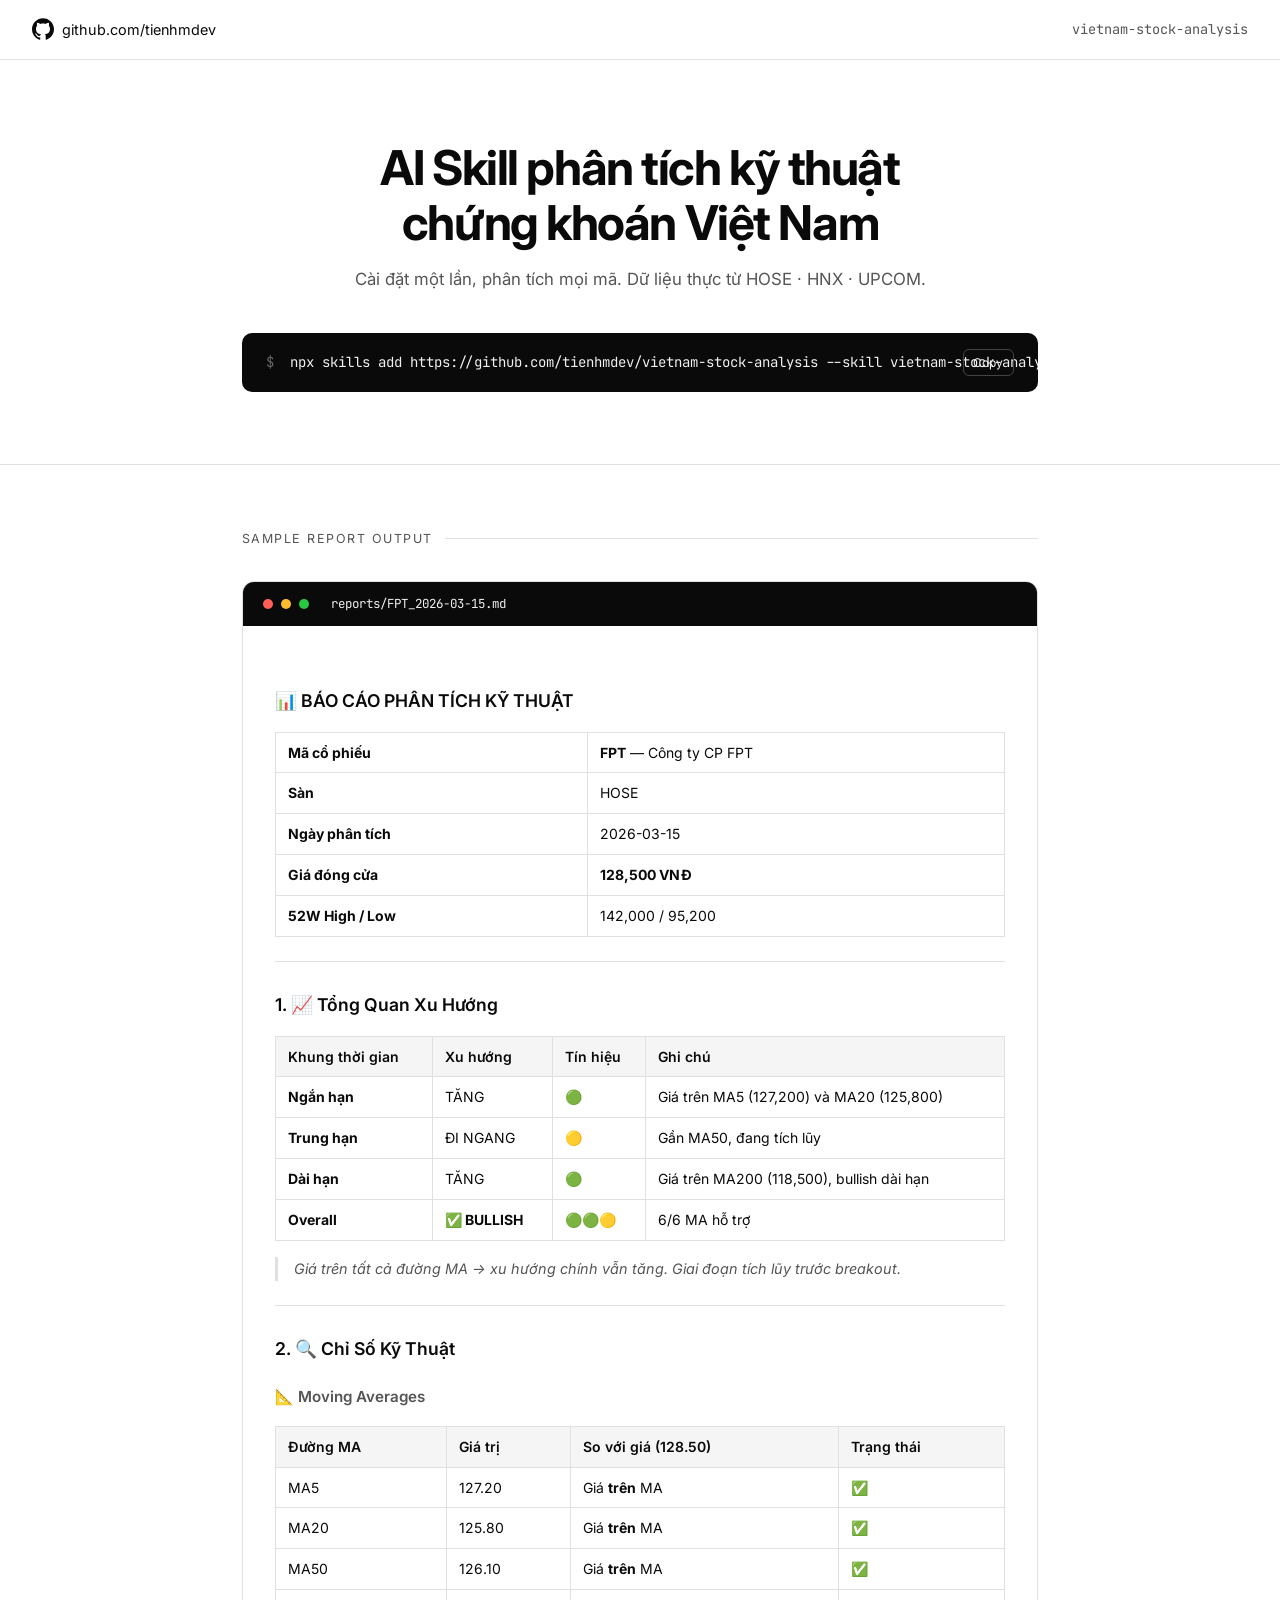
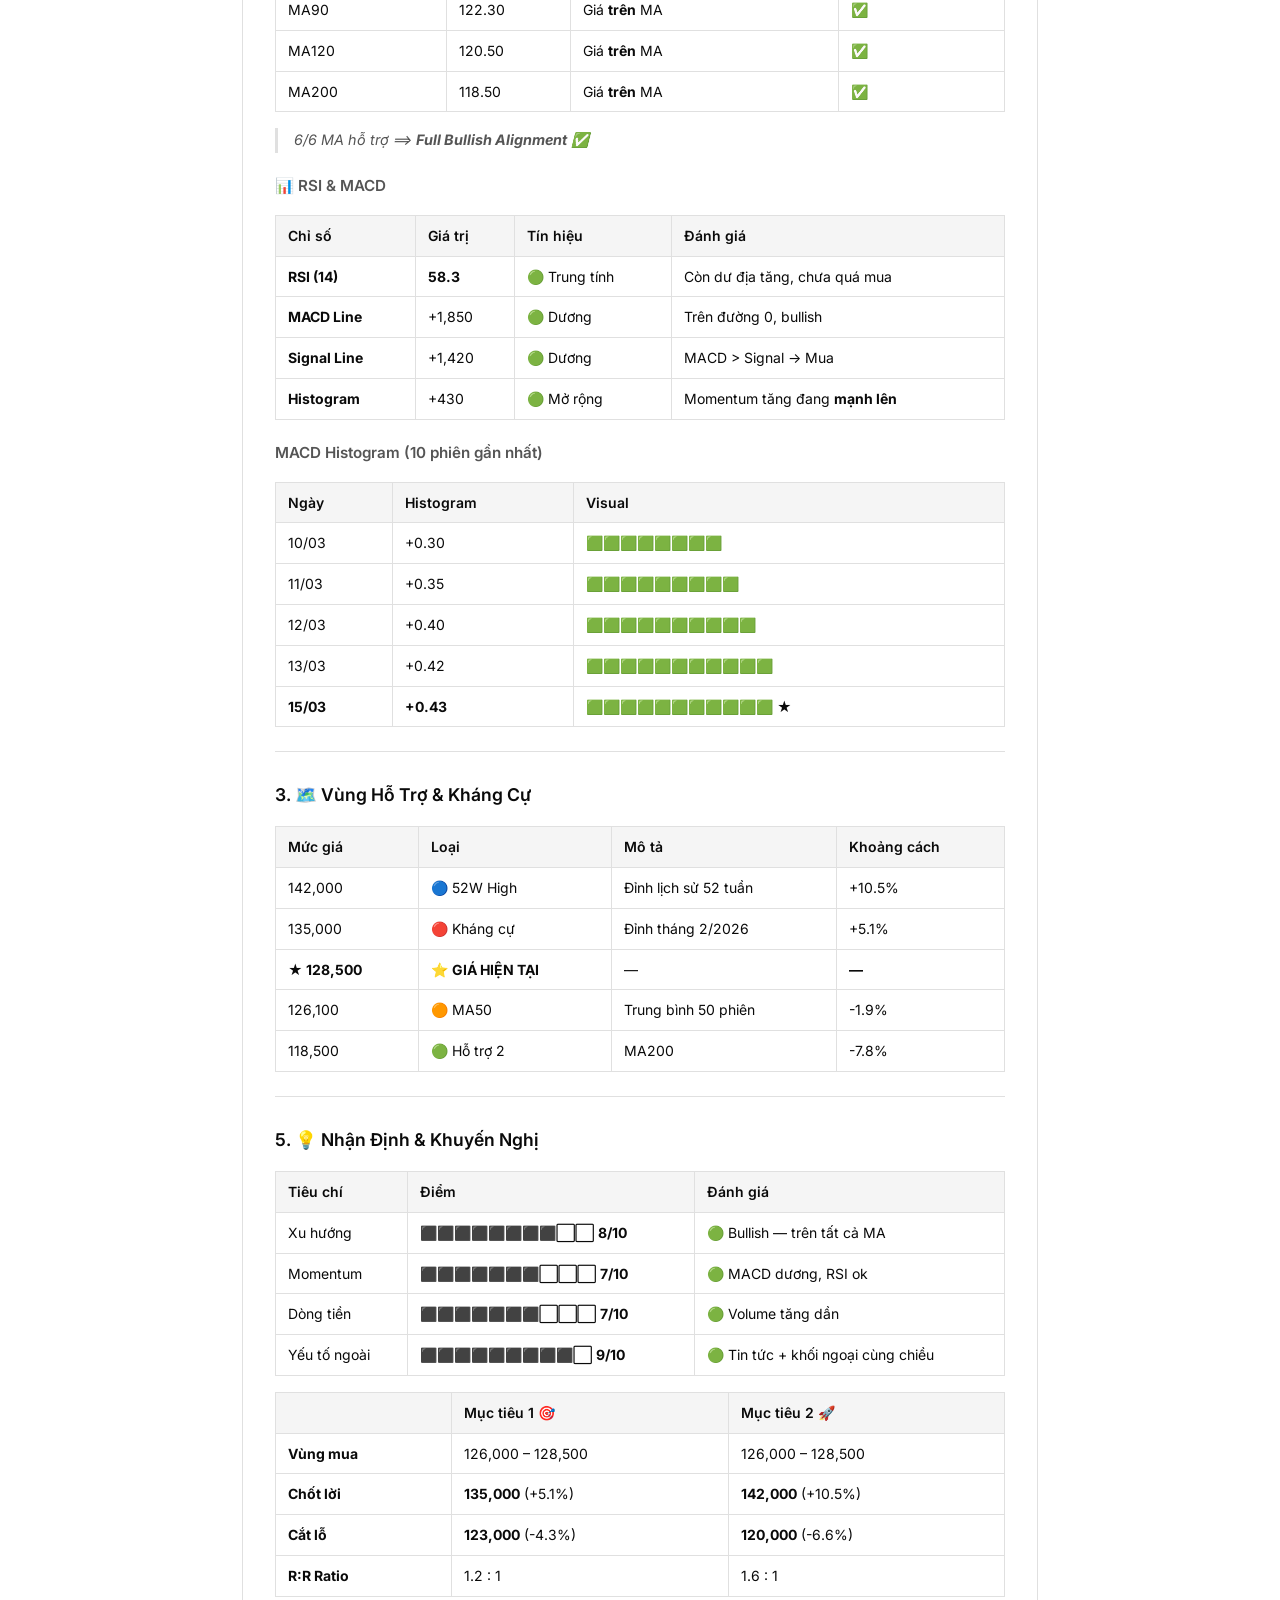
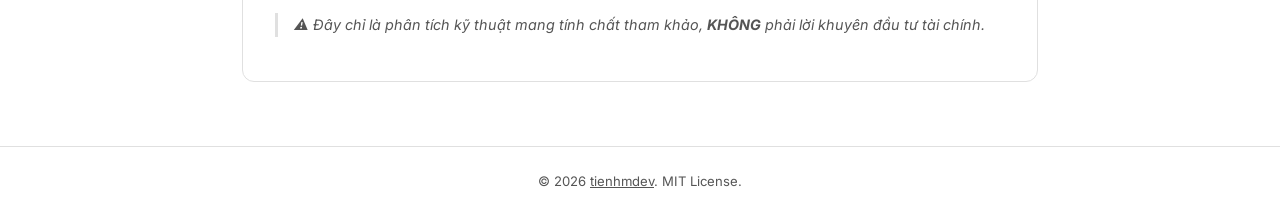
==== index.html @ 569387a1 "feat: add minimal landing page with install command and sample report" ====
<!DOCTYPE html>
<html lang="vi">
<head>
    <meta charset="UTF-8">
    <meta name="viewport" content="width=device-width, initial-scale=1.0">
    <title>vietnam-stock-analysis — AI Agent Skill</title>
    <meta name="description" content="AI skill để phân tích kỹ thuật cổ phiếu Việt Nam. Tự động lấy dữ liệu thực và tạo báo cáo TA chuyên nghiệp bằng tiếng Việt.">
    <link rel="stylesheet" href="index.css">
</head>
<body>

    <!-- ─── HEADER ─────────────────────────────── -->
    <header>
        <div class="header-left">
            <a href="https://github.com/tienhmdev/vietnam-stock-analysis" target="_blank" rel="noopener" aria-label="GitHub Repository">
                <!-- GitHub SVG icon -->
                <svg viewBox="0 0 24 24" fill="currentColor" xmlns="http://www.w3.org/2000/svg" aria-hidden="true">
                    <path d="M12 .297c-6.63 0-12 5.373-12 12 0 5.303 3.438 9.8 8.205 11.385.6.113.82-.258.82-.577 0-.285-.01-1.04-.015-2.04-3.338.724-4.042-1.61-4.042-1.61C4.422 18.07 3.633 17.7 3.633 17.7c-1.087-.744.084-.729.084-.729 1.205.084 1.838 1.236 1.838 1.236 1.07 1.835 2.809 1.305 3.495.998.108-.776.417-1.305.76-1.605-2.665-.3-5.466-1.332-5.466-5.93 0-1.31.465-2.38 1.235-3.22-.135-.303-.54-1.523.105-3.176 0 0 1.005-.322 3.3 1.23.96-.267 1.98-.399 3-.405 1.02.006 2.04.138 3 .405 2.28-1.552 3.285-1.23 3.285-1.23.645 1.653.24 2.873.12 3.176.765.84 1.23 1.91 1.23 3.22 0 4.61-2.805 5.625-5.475 5.92.42.36.81 1.096.81 2.22 0 1.606-.015 2.896-.015 3.286 0 .315.21.69.825.57C20.565 22.092 24 17.592 24 12.297c0-6.627-5.373-12-12-12"/>
                </svg>
                github.com/tienhmdev
            </a>
        </div>
        <div class="header-right">vietnam-stock-analysis</div>
    </header>

    <main>

        <!-- ─── HERO / BANNER ──────────────────── -->
        <section class="hero">
            <h1>AI Skill phân tích kỹ thuật<br>chứng khoán Việt Nam</h1>
            <p>Cài đặt một lần, phân tích mọi mã. Dữ liệu thực từ HOSE · HNX · UPCOM.</p>

            <div class="install-box" id="install-cmd">
                <span class="prompt">$</span>
                <span class="cmd">npx skills add https://github.com/tienhmdev/vietnam-stock-analysis --skill vietnam-stock-analysis</span>
                <button class="copy-btn" id="copy-btn" onclick="copyCmd()" title="Copy command">Copy</button>
            </div>
        </section>

        <hr class="divider">

        <!-- ─── SAMPLE REPORT ──────────────────── -->
        <section class="sample-section">
            <div class="sample-label">Sample report output</div>

            <div class="report">
                <div class="report-header">
                    <span class="report-dot red"></span>
                    <span class="report-dot yellow"></span>
                    <span class="report-dot green"></span>
                    &nbsp;&nbsp;reports/FPT_2026-03-15.md
                </div>
                <div class="report-body">

                    <h2>📊 BÁO CÁO PHÂN TÍCH KỸ THUẬT</h2>
                    <table>
                        <tr><td><strong>Mã cổ phiếu</strong></td><td><strong>FPT</strong> — Công ty CP FPT</td></tr>
                        <tr><td><strong>Sàn</strong></td><td>HOSE</td></tr>
                        <tr><td><strong>Ngày phân tích</strong></td><td>2026-03-15</td></tr>
                        <tr><td><strong>Giá đóng cửa</strong></td><td><strong>128,500 VNĐ</strong></td></tr>
                        <tr><td><strong>52W High / Low</strong></td><td>142,000 / 95,200</td></tr>
                    </table>

                    <hr>

                    <h2>1. 📈 Tổng Quan Xu Hướng</h2>
                    <table>
                        <thead><tr><th>Khung thời gian</th><th>Xu hướng</th><th>Tín hiệu</th><th>Ghi chú</th></tr></thead>
                        <tbody>
                            <tr><td><strong>Ngắn hạn</strong></td><td>TĂNG</td><td>🟢</td><td>Giá trên MA5 (127,200) và MA20 (125,800)</td></tr>
                            <tr><td><strong>Trung hạn</strong></td><td>ĐI NGANG</td><td>🟡</td><td>Gần MA50, đang tích lũy</td></tr>
                            <tr><td><strong>Dài hạn</strong></td><td>TĂNG</td><td>🟢</td><td>Giá trên MA200 (118,500), bullish dài hạn</td></tr>
                            <tr><td><strong>Overall</strong></td><td><strong>✅ BULLISH</strong></td><td>🟢🟢🟡</td><td>6/6 MA hỗ trợ</td></tr>
                        </tbody>
                    </table>
                    <blockquote>Giá trên tất cả đường MA → xu hướng chính vẫn tăng. Giai đoạn tích lũy trước breakout.</blockquote>

                    <hr>

                    <h2>2. 🔍 Chỉ Số Kỹ Thuật</h2>

                    <h3>📐 Moving Averages</h3>
                    <table>
                        <thead><tr><th>Đường MA</th><th>Giá trị</th><th>So với giá (128.50)</th><th>Trạng thái</th></tr></thead>
                        <tbody>
                            <tr><td>MA5</td><td>127.20</td><td>Giá <strong>trên</strong> MA</td><td>✅</td></tr>
                            <tr><td>MA20</td><td>125.80</td><td>Giá <strong>trên</strong> MA</td><td>✅</td></tr>
                            <tr><td>MA50</td><td>126.10</td><td>Giá <strong>trên</strong> MA</td><td>✅</td></tr>
                            <tr><td>MA90</td><td>122.30</td><td>Giá <strong>trên</strong> MA</td><td>✅</td></tr>
                            <tr><td>MA120</td><td>120.50</td><td>Giá <strong>trên</strong> MA</td><td>✅</td></tr>
                            <tr><td>MA200</td><td>118.50</td><td>Giá <strong>trên</strong> MA</td><td>✅</td></tr>
                        </tbody>
                    </table>
                    <blockquote>6/6 MA hỗ trợ ⟹ <strong>Full Bullish Alignment</strong> ✅</blockquote>

                    <h3>📊 RSI &amp; MACD</h3>
                    <table>
                        <thead><tr><th>Chỉ số</th><th>Giá trị</th><th>Tín hiệu</th><th>Đánh giá</th></tr></thead>
                        <tbody>
                            <tr><td><strong>RSI (14)</strong></td><td><strong>58.3</strong></td><td>🟢 Trung tính</td><td>Còn dư địa tăng, chưa quá mua</td></tr>
                            <tr><td><strong>MACD Line</strong></td><td>+1,850</td><td>🟢 Dương</td><td>Trên đường 0, bullish</td></tr>
                            <tr><td><strong>Signal Line</strong></td><td>+1,420</td><td>🟢 Dương</td><td>MACD &gt; Signal → Mua</td></tr>
                            <tr><td><strong>Histogram</strong></td><td>+430</td><td>🟢 Mở rộng</td><td>Momentum tăng đang <strong>mạnh lên</strong></td></tr>
                        </tbody>
                    </table>

                    <h3>MACD Histogram (10 phiên gần nhất)</h3>
                    <table>
                        <thead><tr><th>Ngày</th><th>Histogram</th><th>Visual</th></tr></thead>
                        <tbody>
                            <tr><td>10/03</td><td>+0.30</td><td>🟩🟩🟩🟩🟩🟩🟩🟩</td></tr>
                            <tr><td>11/03</td><td>+0.35</td><td>🟩🟩🟩🟩🟩🟩🟩🟩🟩</td></tr>
                            <tr><td>12/03</td><td>+0.40</td><td>🟩🟩🟩🟩🟩🟩🟩🟩🟩🟩</td></tr>
                            <tr><td>13/03</td><td>+0.42</td><td>🟩🟩🟩🟩🟩🟩🟩🟩🟩🟩🟩</td></tr>
                            <tr><td><strong>15/03</strong></td><td><strong>+0.43</strong></td><td>🟩🟩🟩🟩🟩🟩🟩🟩🟩🟩🟩 ★</td></tr>
                        </tbody>
                    </table>

                    <hr>

                    <h2>3. 🗺️ Vùng Hỗ Trợ &amp; Kháng Cự</h2>
                    <table>
                        <thead><tr><th>Mức giá</th><th>Loại</th><th>Mô tả</th><th>Khoảng cách</th></tr></thead>
                        <tbody>
                            <tr><td>142,000</td><td>🔵 52W High</td><td>Đỉnh lịch sử 52 tuần</td><td>+10.5%</td></tr>
                            <tr><td>135,000</td><td>🔴 Kháng cự</td><td>Đỉnh tháng 2/2026</td><td>+5.1%</td></tr>
                            <tr><td><strong>★ 128,500</strong></td><td>⭐ <strong>GIÁ HIỆN TẠI</strong></td><td>—</td><td><strong>—</strong></td></tr>
                            <tr><td>126,100</td><td>🟠 MA50</td><td>Trung bình 50 phiên</td><td>-1.9%</td></tr>
                            <tr><td>118,500</td><td>🟢 Hỗ trợ 2</td><td>MA200</td><td>-7.8%</td></tr>
                        </tbody>
                    </table>

                    <hr>

                    <h2>5. 💡 Nhận Định &amp; Khuyến Nghị</h2>
                    <table>
                        <thead><tr><th>Tiêu chí</th><th>Điểm</th><th>Đánh giá</th></tr></thead>
                        <tbody>
                            <tr><td>Xu hướng</td><td>⬛⬛⬛⬛⬛⬛⬛⬛⬜⬜ <strong>8/10</strong></td><td>🟢 Bullish — trên tất cả MA</td></tr>
                            <tr><td>Momentum</td><td>⬛⬛⬛⬛⬛⬛⬛⬜⬜⬜ <strong>7/10</strong></td><td>🟢 MACD dương, RSI ok</td></tr>
                            <tr><td>Dòng tiền</td><td>⬛⬛⬛⬛⬛⬛⬛⬜⬜⬜ <strong>7/10</strong></td><td>🟢 Volume tăng dần</td></tr>
                            <tr><td>Yếu tố ngoài</td><td>⬛⬛⬛⬛⬛⬛⬛⬛⬛⬜ <strong>9/10</strong></td><td>🟢 Tin tức + khối ngoại cùng chiều</td></tr>
                        </tbody>
                    </table>

                    <table>
                        <thead><tr><th></th><th>Mục tiêu 1 🎯</th><th>Mục tiêu 2 🚀</th></tr></thead>
                        <tbody>
                            <tr><td><strong>Vùng mua</strong></td><td>126,000 – 128,500</td><td>126,000 – 128,500</td></tr>
                            <tr><td><strong>Chốt lời</strong></td><td><strong>135,000</strong> (+5.1%)</td><td><strong>142,000</strong> (+10.5%)</td></tr>
                            <tr><td><strong>Cắt lỗ</strong></td><td><strong>123,000</strong> (-4.3%)</td><td><strong>120,000</strong> (-6.6%)</td></tr>
                            <tr><td><strong>R:R Ratio</strong></td><td>1.2 : 1</td><td>1.6 : 1</td></tr>
                        </tbody>
                    </table>

                    <blockquote>⚠️ Đây chỉ là phân tích kỹ thuật mang tính chất tham khảo, <strong>KHÔNG</strong> phải lời khuyên đầu tư tài chính.</blockquote>

                </div><!-- .report-body -->
            </div><!-- .report -->

        </section>

    </main>

    <!-- ─── FOOTER ─────────────────────────────── -->
    <footer>
        &copy; 2026 <a href="https://github.com/tienhmdev" target="_blank" rel="noopener" style="color: inherit;">tienhmdev</a>. MIT License.
    </footer>

    <script>
        function copyCmd() {
            const cmd = 'npx skills add https://github.com/tienhmdev/vietnam-stock-analysis --skill vietnam-stock-analysis';
            navigator.clipboard.writeText(cmd).then(() => {
                const btn = document.getElementById('copy-btn');
                btn.textContent = 'Copied!';
                setTimeout(() => { btn.textContent = 'Copy'; }, 2000);
            });
        }
    </script>

</body>
</html>
---- index.css ----
@import url('https://fonts.googleapis.com/css2?family=Inter:wght@400;500;600;700&family=JetBrains+Mono:wght@400;500&display=swap');

*, *::before, *::after {
    box-sizing: border-box;
    margin: 0;
    padding: 0;
}

:root {
    --bg: #ffffff;
    --text: #0a0a0a;
    --text-muted: #555555;
    --border: #e0e0e0;
    --code-bg: #0a0a0a;
    --code-text: #f0f0f0;
    --accent: #0a0a0a;
}

html {
    scroll-behavior: smooth;
}

body {
    font-family: 'Inter', sans-serif;
    background: var(--bg);
    color: var(--text);
    line-height: 1.6;
}

/* ─── HEADER ─────────────────────────────────── */
header {
    position: sticky;
    top: 0;
    z-index: 100;
    background: var(--bg);
    border-bottom: 1px solid var(--border);
    padding: 0 2rem;
    height: 60px;
    display: flex;
    align-items: center;
    justify-content: space-between;
}

.header-left a {
    display: flex;
    align-items: center;
    gap: 0.5rem;
    text-decoration: none;
    color: var(--text);
    font-size: 0.9rem;
    transition: opacity 0.2s;
}

.header-left a:hover {
    opacity: 0.6;
}

.header-left svg {
    width: 22px;
    height: 22px;
}

.header-right {
    font-family: 'JetBrains Mono', monospace;
    font-size: 0.85rem;
    color: var(--text-muted);
}

/* ─── HERO / BANNER ───────────────────────────── */
.hero {
    padding: 80px 2rem 72px;
    max-width: 860px;
    margin: 0 auto;
    text-align: center;
}

.hero h1 {
    font-size: clamp(2rem, 5vw, 3rem);
    font-weight: 700;
    letter-spacing: -0.03em;
    margin-bottom: 1rem;
    line-height: 1.15;
}

.hero p {
    color: var(--text-muted);
    font-size: 1.05rem;
    margin-bottom: 2.5rem;
}

/* Install command box */
.install-box {
    display: inline-flex;
    align-items: center;
    gap: 1rem;
    background: var(--code-bg);
    color: var(--code-text);
    font-family: 'JetBrains Mono', monospace;
    font-size: 0.875rem;
    padding: 1rem 1.5rem;
    border-radius: 10px;
    text-align: left;
    position: relative;
    max-width: 100%;
    overflow-x: auto;
    white-space: nowrap;
}

.install-box .prompt {
    color: #666;
    user-select: none;
    flex-shrink: 0;
}

.install-box .cmd {
    flex: 1;
    min-width: 0;
}

.copy-btn {
    background: none;
    border: 1px solid #444;
    color: var(--code-text);
    border-radius: 6px;
    padding: 0.3rem 0.6rem;
    font-size: 0.75rem;
    cursor: pointer;
    font-family: 'Inter', sans-serif;
    transition: background 0.2s;
    flex-shrink: 0;
}

.copy-btn:hover {
    background: #222;
}

/* ─── DIVIDER ─────────────────────────────────── */
.divider {
    width: 100%;
    border: none;
    border-top: 1px solid var(--border);
}

/* ─── SAMPLE REPORT ───────────────────────────── */
.sample-section {
    max-width: 860px;
    margin: 0 auto;
    padding: 64px 2rem;
}

.sample-label {
    font-size: 0.78rem;
    text-transform: uppercase;
    letter-spacing: 0.12em;
    color: var(--text-muted);
    margin-bottom: 2rem;
    display: flex;
    align-items: center;
    gap: 0.75rem;
}

.sample-label::after {
    content: '';
    flex: 1;
    height: 1px;
    background: var(--border);
}

/* Markdown-style report */
.report {
    border: 1px solid var(--border);
    border-radius: 12px;
    overflow: hidden;
}

.report-header {
    background: var(--code-bg);
    color: var(--code-text);
    padding: 0.75rem 1.25rem;
    font-family: 'JetBrains Mono', monospace;
    font-size: 0.78rem;
    display: flex;
    align-items: center;
    gap: 0.5rem;
}

.report-dot { width: 10px; height: 10px; border-radius: 50%; }
.report-dot.red { background: #ff5f57; }
.report-dot.yellow { background: #febc2e; }
.report-dot.green { background: #28c840; }

.report-body {
    padding: 2rem;
    font-size: 0.9rem;
    line-height: 1.7;
    overflow-x: auto;
}

/* Tables inside report */
.report-body table {
    width: 100%;
    border-collapse: collapse;
    margin: 1rem 0;
    font-size: 0.875rem;
}

.report-body th,
.report-body td {
    padding: 0.5rem 0.75rem;
    border: 1px solid var(--border);
    text-align: left;
}

.report-body th {
    background: #f5f5f5;
    font-weight: 600;
}

.report-body h2 {
    font-size: 1.1rem;
    margin: 1.75rem 0 0.75rem;
    font-weight: 600;
}

.report-body h3 {
    font-size: 0.95rem;
    font-weight: 600;
    margin: 1.25rem 0 0.5rem;
    color: var(--text-muted);
}

.report-body blockquote {
    border-left: 3px solid var(--border);
    padding-left: 1rem;
    color: var(--text-muted);
    font-style: italic;
    margin: 0.75rem 0;
}

.report-body hr {
    border: none;
    border-top: 1px solid var(--border);
    margin: 1.5rem 0;
}

/* ─── FOOTER ──────────────────────────────────── */
footer {
    border-top: 1px solid var(--border);
    padding: 1.5rem 2rem;
    text-align: center;
    font-size: 0.82rem;
    color: var(--text-muted);
}
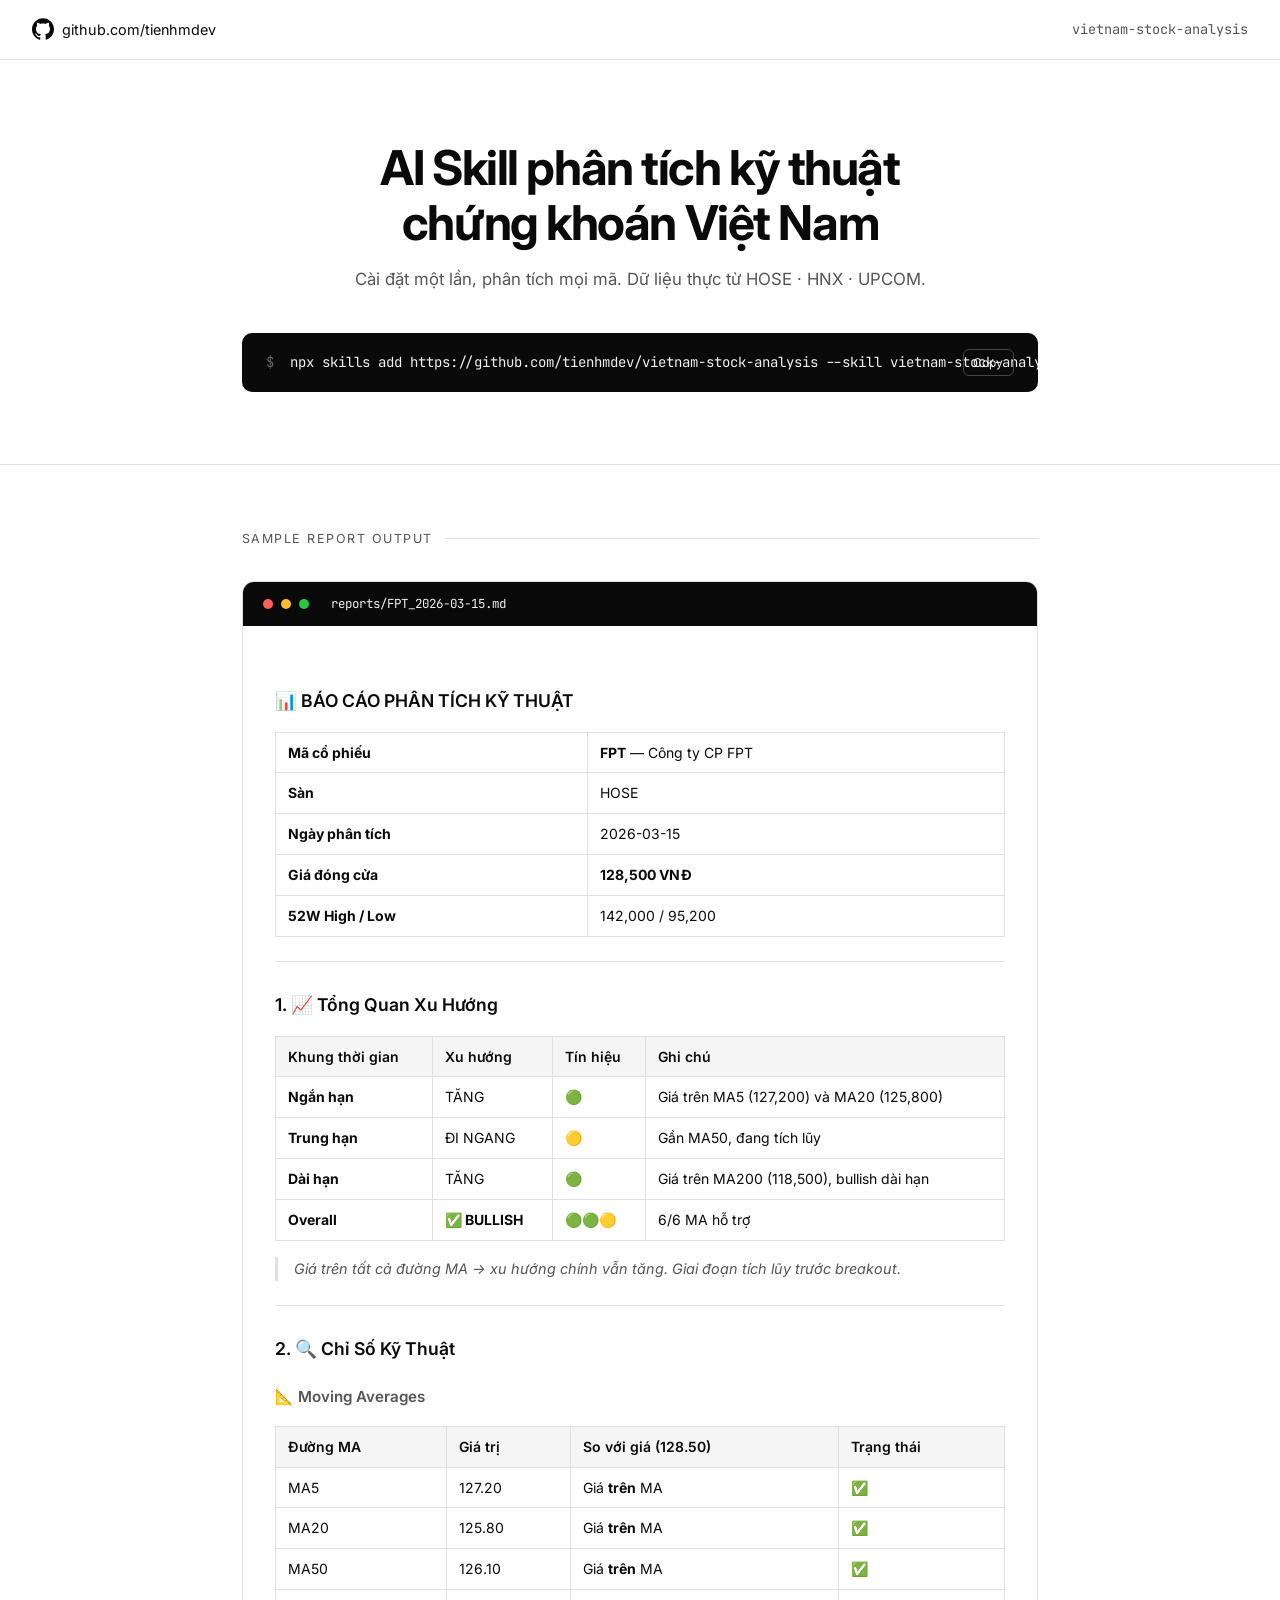
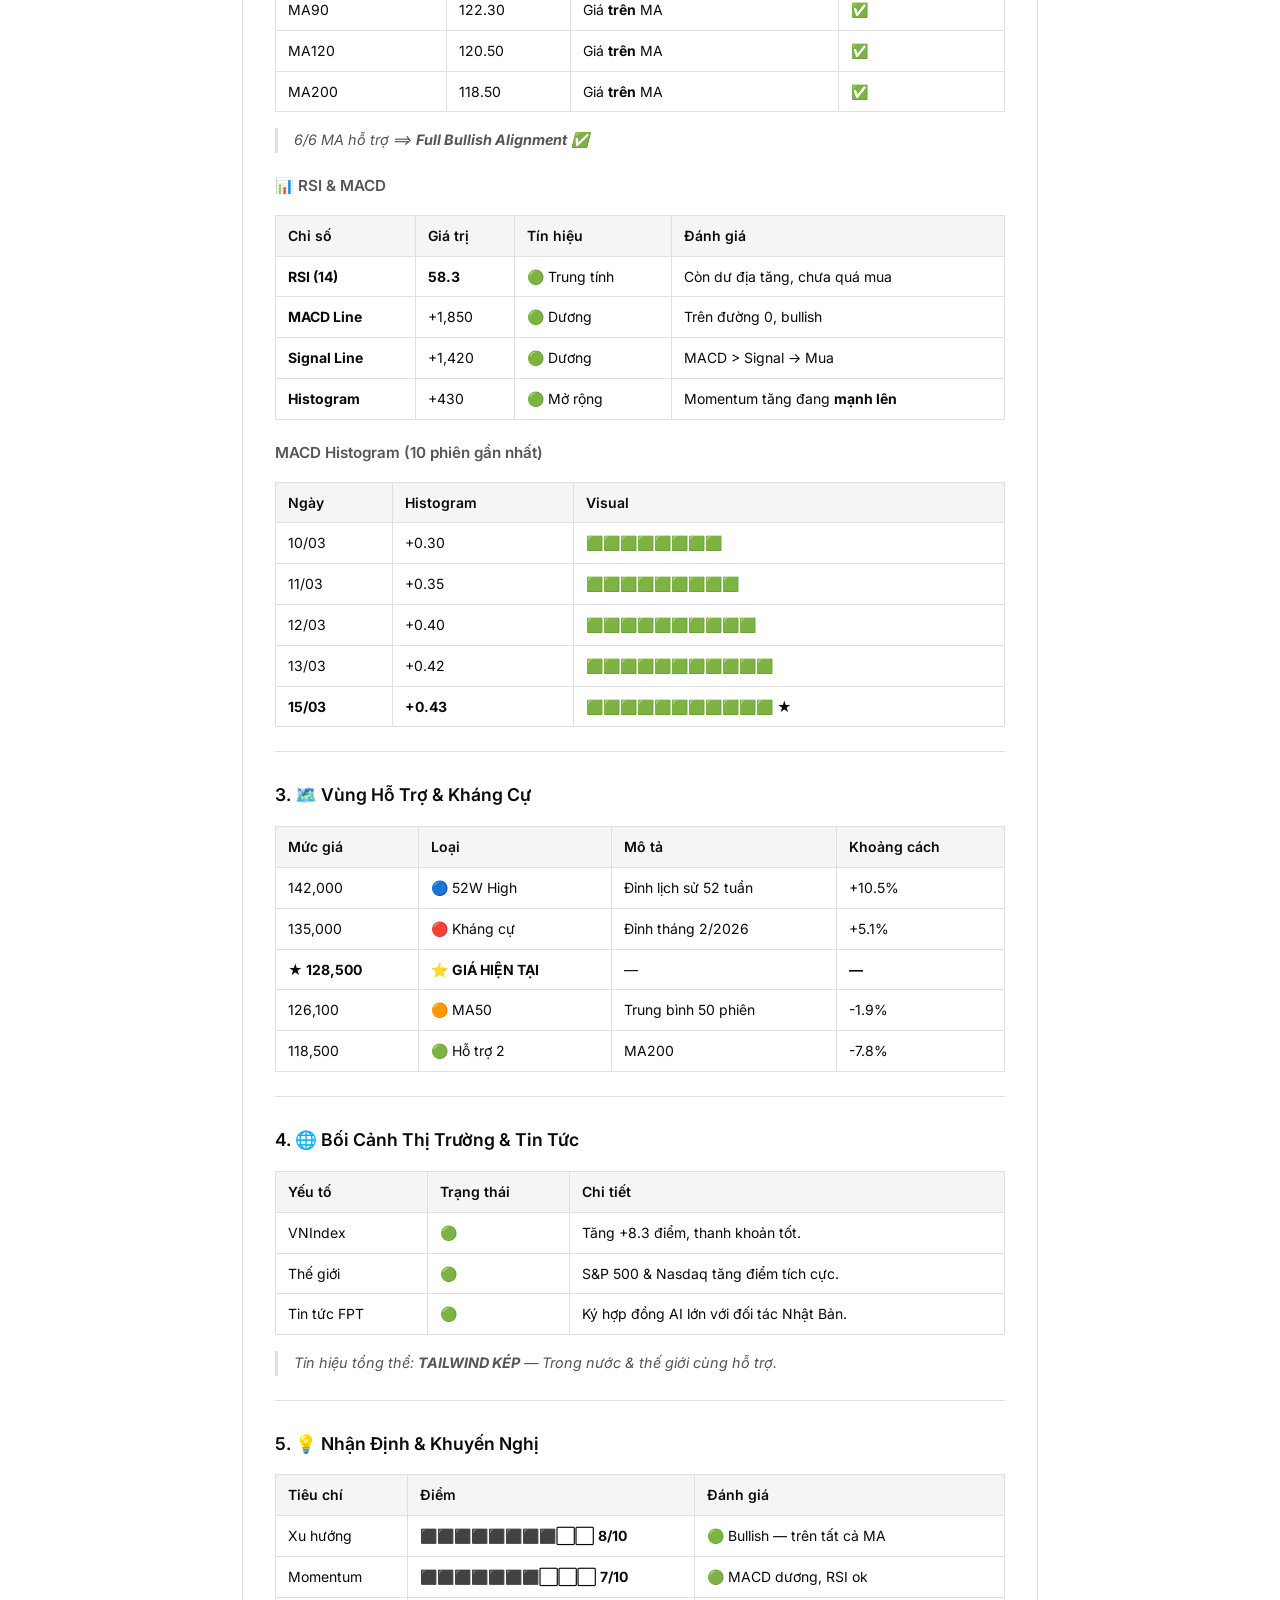
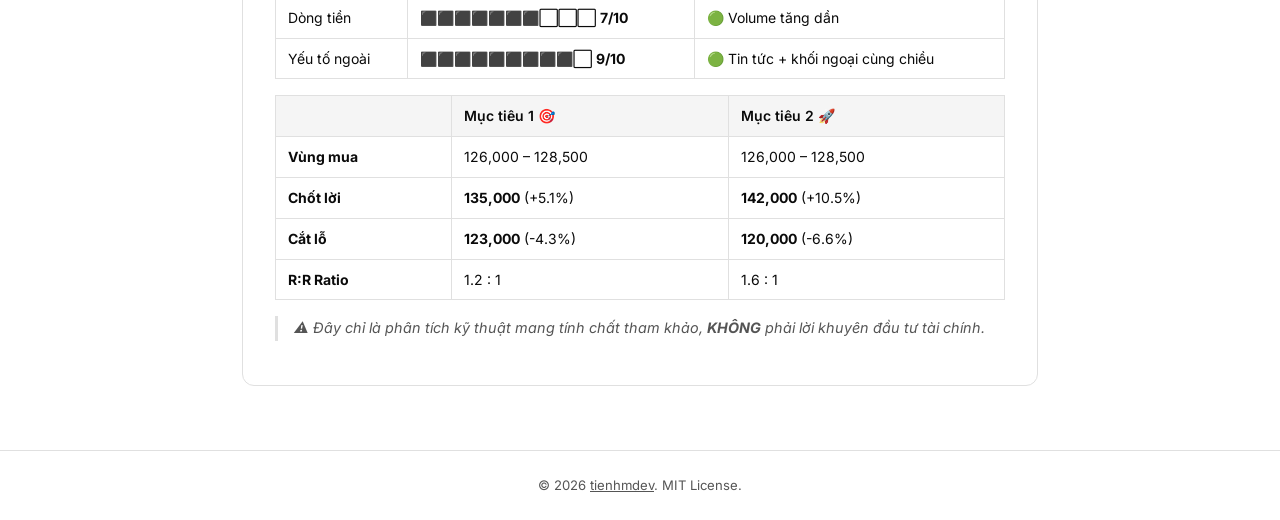
==== commit d33be9ed: "docs: complete sample report in landing page" ====
--- a/index.html
+++ b/index.html
@@ -132,6 +132,19 @@
 
                     <hr>
 
+                    <h2>4. 🌐 Bối Cảnh Thị Trường &amp; Tin Tức</h2>
+                    <table>
+                        <thead><tr><th>Yếu tố</th><th>Trạng thái</th><th>Chi tiết</th></tr></thead>
+                        <tbody>
+                            <tr><td>VNIndex</td><td>🟢</td><td>Tăng +8.3 điểm, thanh khoản tốt.</td></tr>
+                            <tr><td>Thế giới</td><td>🟢</td><td>S&amp;P 500 &amp; Nasdaq tăng điểm tích cực.</td></tr>
+                            <tr><td>Tin tức FPT</td><td>🟢</td><td>Ký hợp đồng AI lớn với đối tác Nhật Bản.</td></tr>
+                        </tbody>
+                    </table>
+                    <blockquote>Tín hiệu tổng thể: <strong>TAILWIND KÉP</strong> — Trong nước &amp; thế giới cùng hỗ trợ.</blockquote>
+
+                    <hr>
+
                     <h2>5. 💡 Nhận Định &amp; Khuyến Nghị</h2>
                     <table>
                         <thead><tr><th>Tiêu chí</th><th>Điểm</th><th>Đánh giá</th></tr></thead>
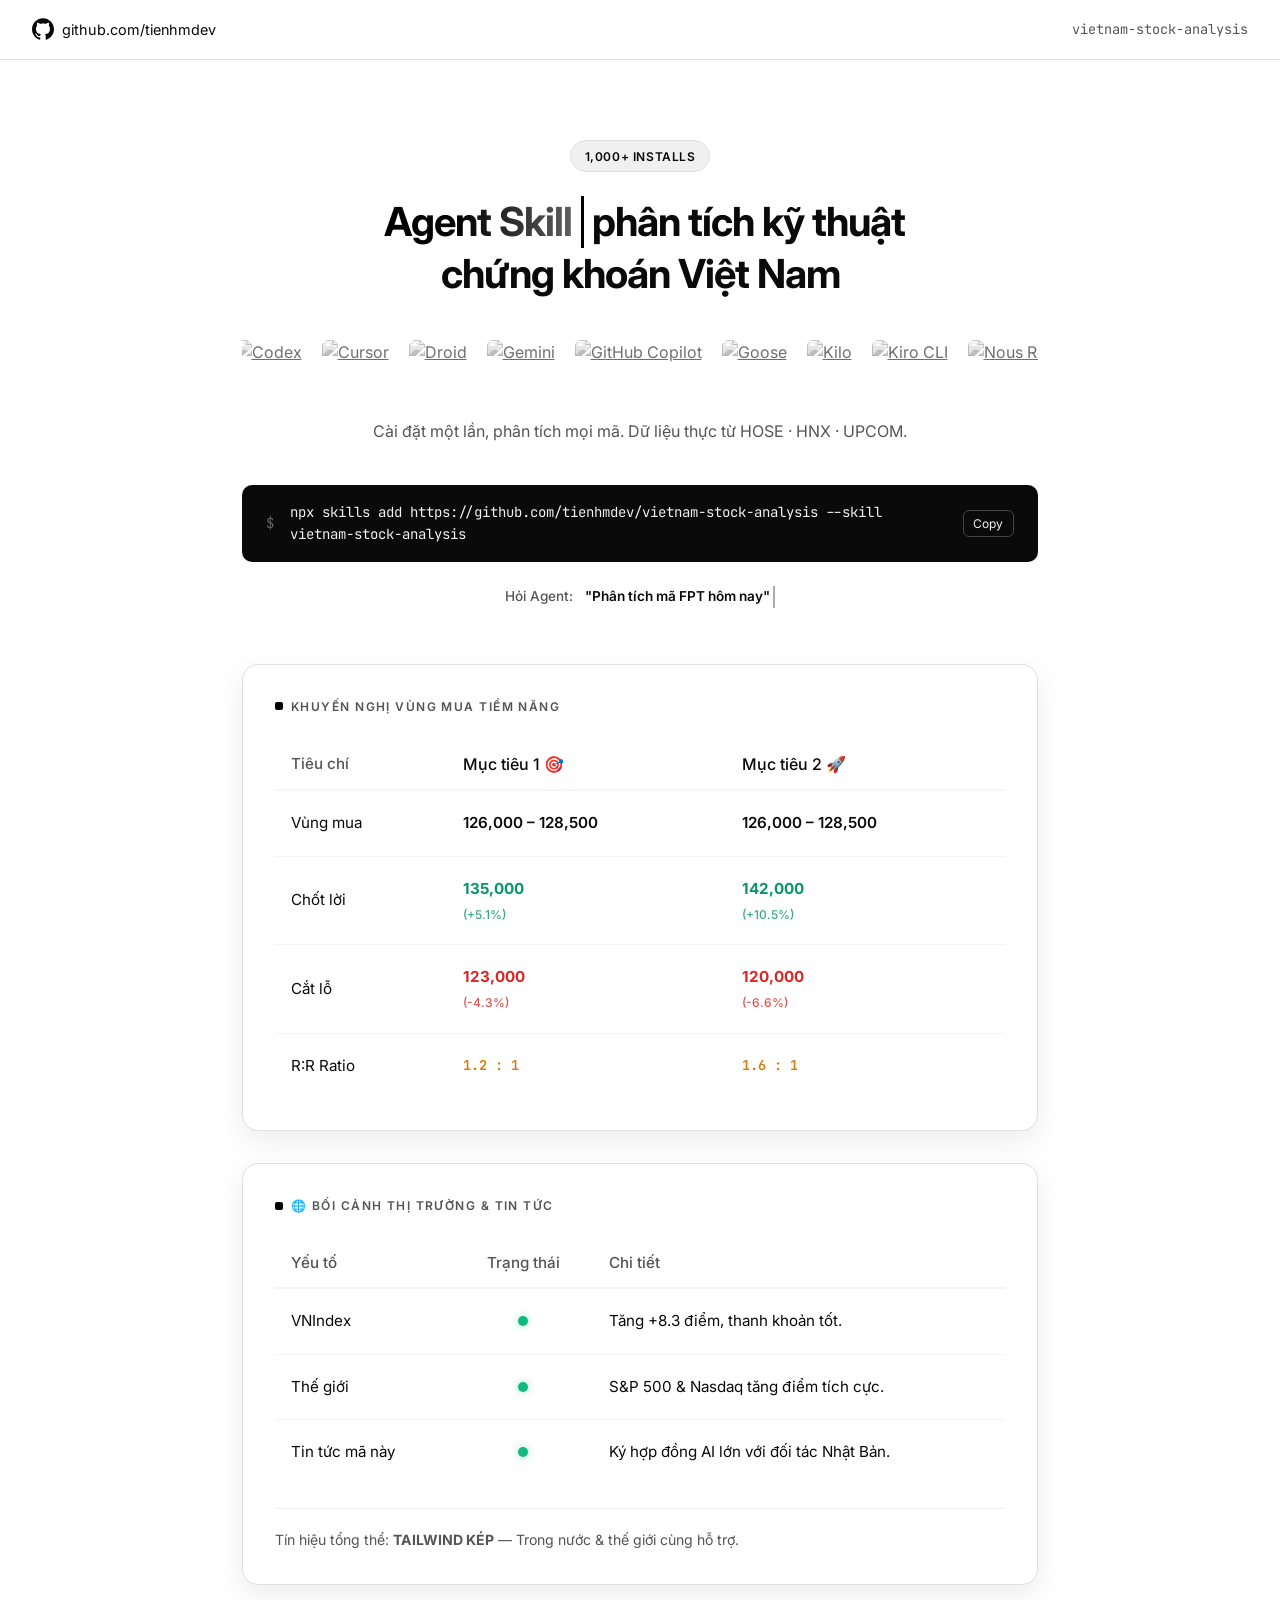
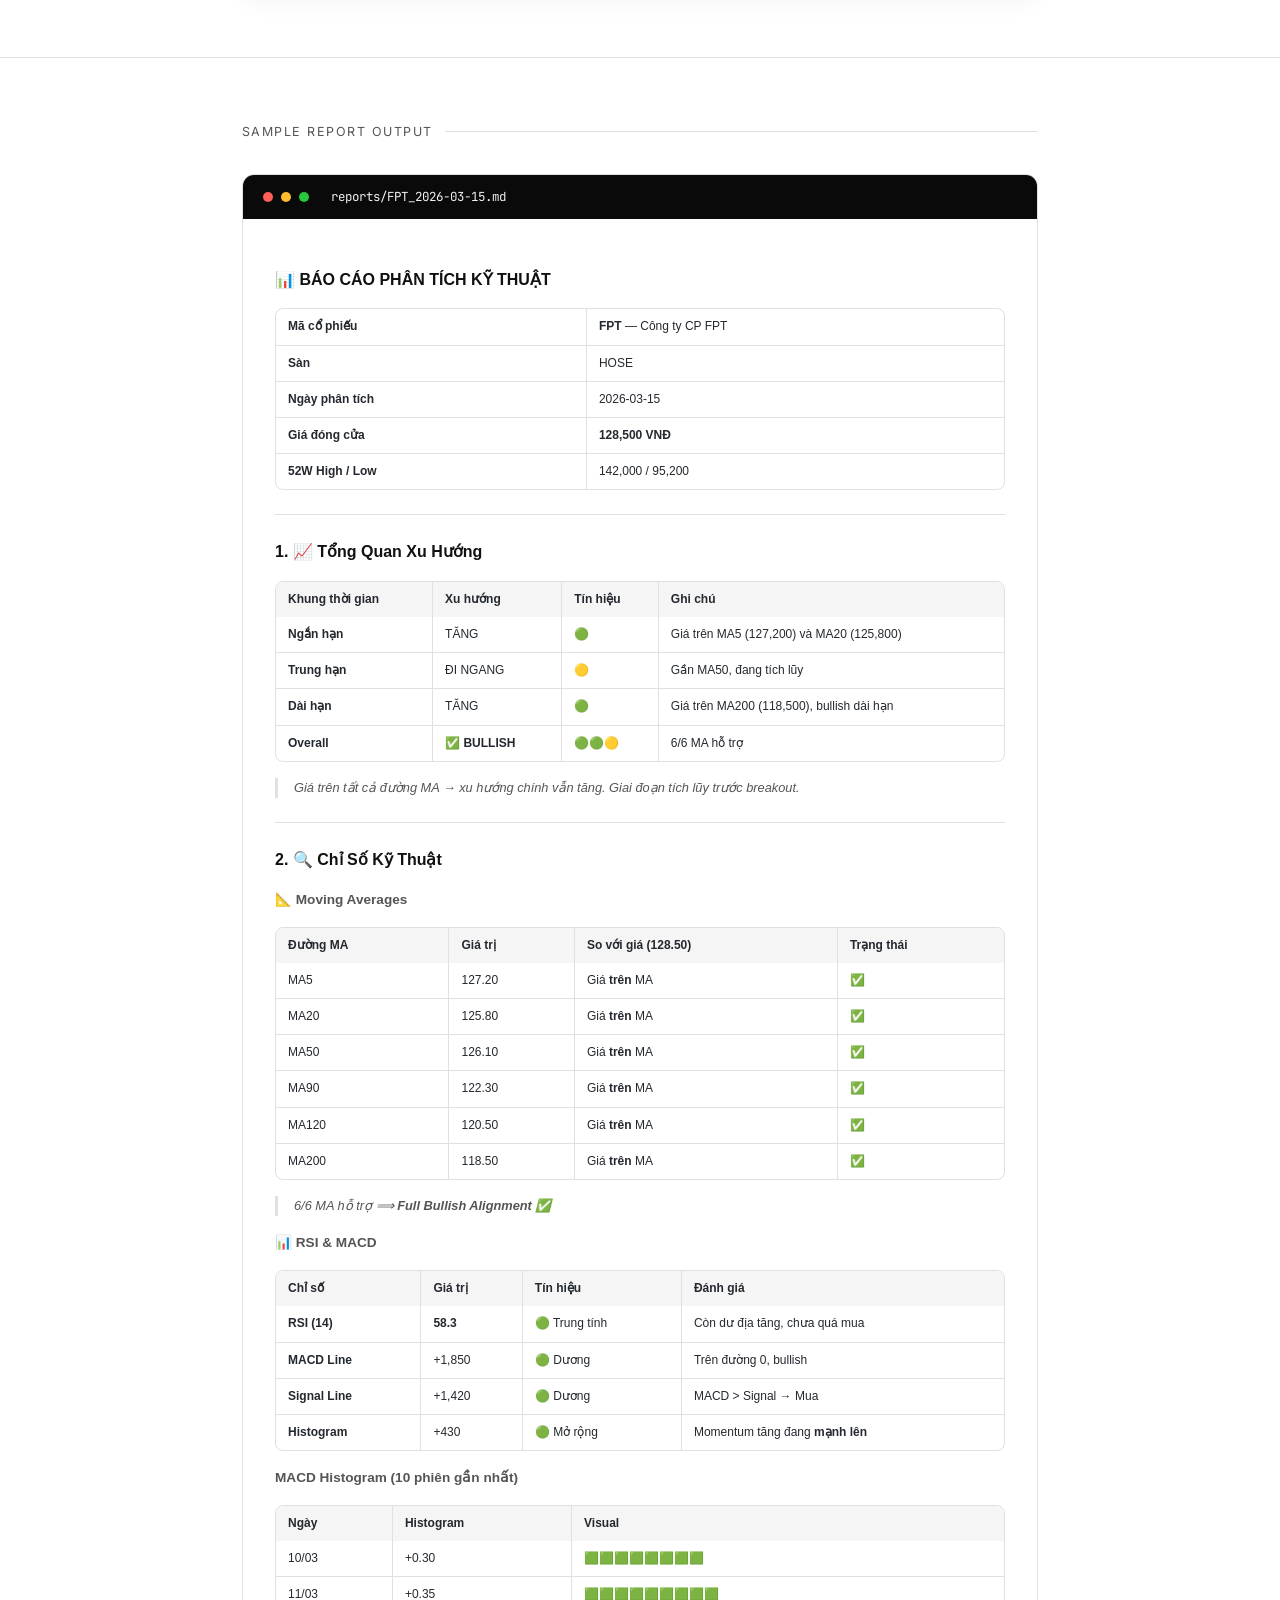
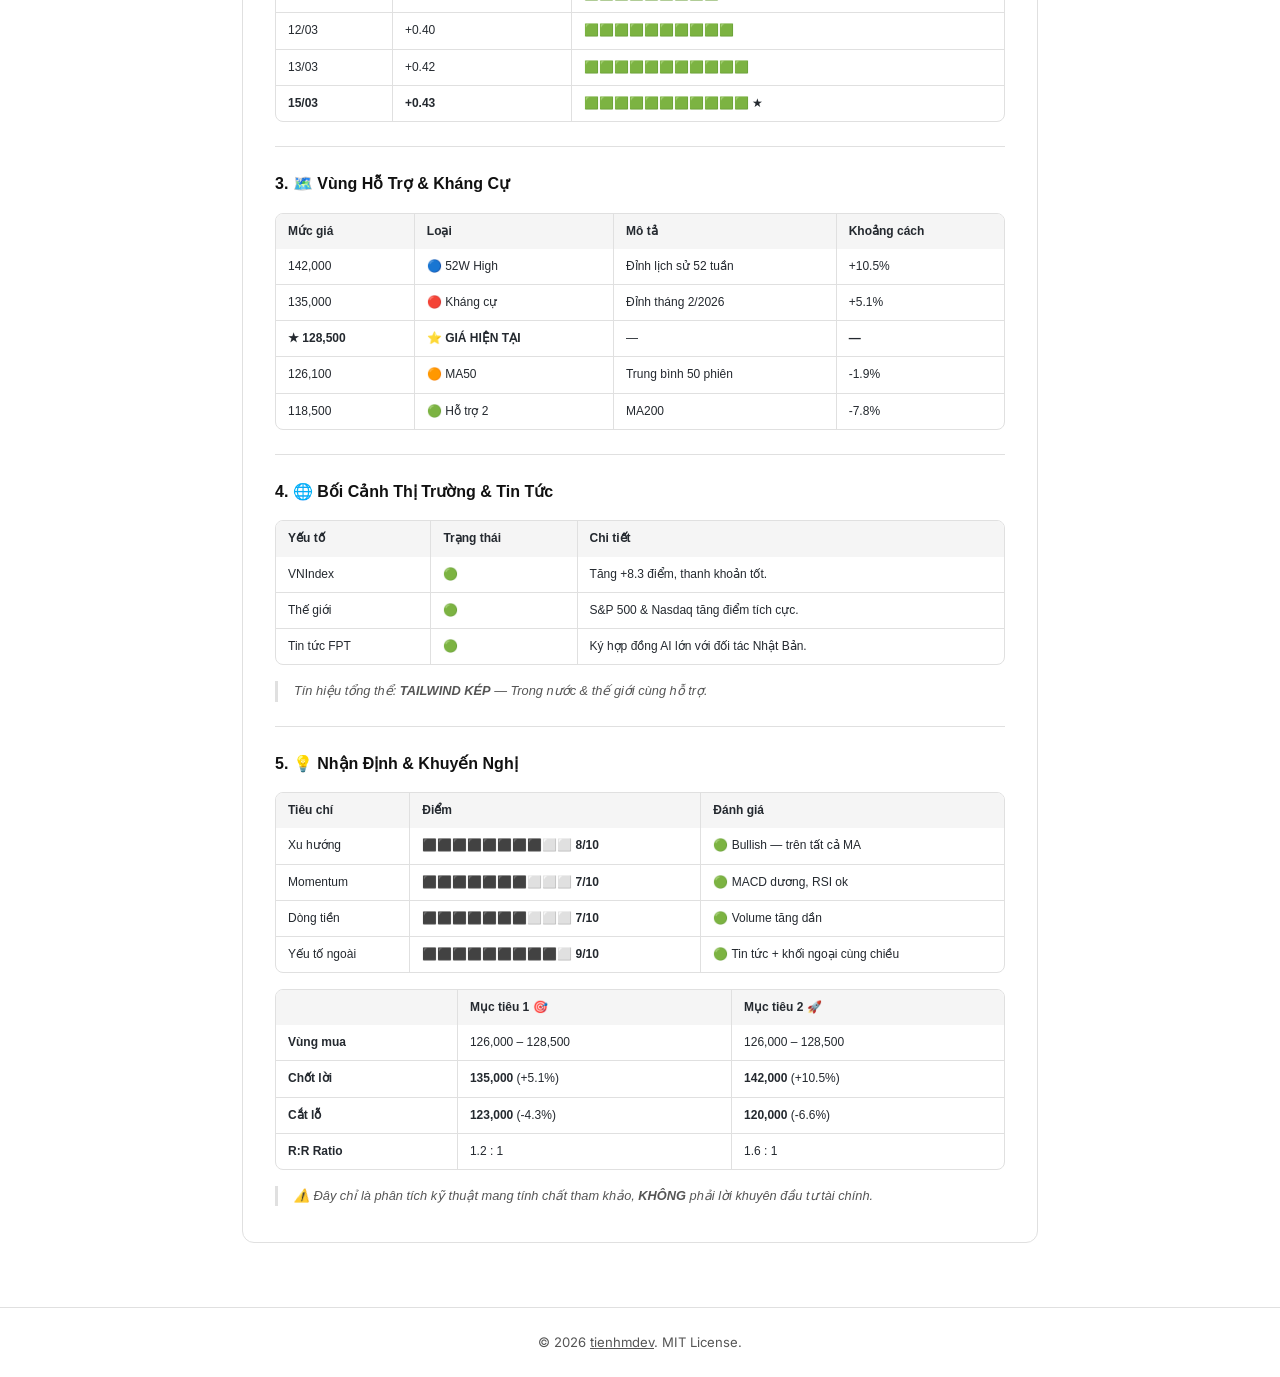
==== commit e4b69d77: "ci(pages): add GitHub Pages deployment workflow" ====
--- a/index.html
+++ b/index.html
@@ -27,13 +27,116 @@
 
         <!-- ─── HERO / BANNER ──────────────────── -->
         <section class="hero">
-            <h1>AI Skill phân tích kỹ thuật<br>chứng khoán Việt Nam</h1>
+            <div class="hero-stats">1,000+ installs</div>
+            <h1><span class="gradient-text typing-text">Agent Skill</span> phân tích kỹ thuật<br>chứng khoán Việt Nam</h1>
+            
+            <div class="compatible-platforms">
+                <div class="platform-list-container">
+                    <a target="_blank" rel="noopener noreferrer" class="platform-item" href="https://ampcode.com/"><img alt="AMP" loading="lazy" class="platform-img" src="https://skills.sh/agents/amp.svg"></a>
+                    <a target="_blank" rel="noopener noreferrer" class="platform-item" href="https://antigravity.google/"><img alt="Antigravity" loading="lazy" class="platform-img" src="https://skills.sh/agents/antigravity.svg"></a>
+                    <a target="_blank" rel="noopener noreferrer" class="platform-item" href="https://claude.com/product/claude-code"><img alt="Claude Code" loading="lazy" class="platform-img" src="https://skills.sh/agents/claude-code.svg"></a>
+                    <a target="_blank" rel="noopener noreferrer" class="platform-item" href="https://clawd.bot/"><img alt="ClawdBot" loading="lazy" class="platform-img" src="https://skills.sh/agents/clawdbot.svg"></a>
+                    <a target="_blank" rel="noopener noreferrer" class="platform-item" href="https://cline.bot/"><img alt="Cline" loading="lazy" class="platform-img" src="https://skills.sh/agents/cline.svg"></a>
+                    <a target="_blank" rel="noopener noreferrer" class="platform-item" href="https://openai.com/codex"><img alt="Codex" loading="lazy" class="platform-img" src="https://skills.sh/agents/codex.svg"></a>
+                    <a target="_blank" rel="noopener noreferrer" class="platform-item" href="https://cursor.sh"><img alt="Cursor" loading="lazy" class="platform-img" src="https://skills.sh/agents/cursor.svg"></a>
+                    <a target="_blank" rel="noopener noreferrer" class="platform-item" href="https://factory.ai"><img alt="Droid" loading="lazy" class="platform-img" src="https://skills.sh/agents/droid.svg"></a>
+                    <a target="_blank" rel="noopener noreferrer" class="platform-item" href="https://gemini.google.com"><img alt="Gemini" loading="lazy" class="platform-img" src="https://skills.sh/agents/gemini.svg"></a>
+                    <a target="_blank" rel="noopener noreferrer" class="platform-item" href="https://github.com/features/copilot"><img alt="GitHub Copilot" loading="lazy" class="platform-img" src="https://skills.sh/agents/copilot.svg"></a>
+                    <a target="_blank" rel="noopener noreferrer" class="platform-item" href="https://block.github.io/goose"><img alt="Goose" loading="lazy" class="platform-img" src="https://skills.sh/agents/goose.svg"></a>
+                    <a target="_blank" rel="noopener noreferrer" class="platform-item" href="https://kilo.ai/"><img alt="Kilo" loading="lazy" class="platform-img" src="https://skills.sh/agents/kilo.svg"></a>
+                    <a target="_blank" rel="noopener noreferrer" class="platform-item" href="https://kiro.dev/cli"><img alt="Kiro CLI" loading="lazy" class="platform-img" src="https://skills.sh/agents/kiro-cli.svg"></a>
+                    <a target="_blank" rel="noopener noreferrer" class="platform-item" href="https://nousresearch.com/"><img alt="Nous Research" loading="lazy" class="platform-img" src="https://skills.sh/agents/nous-research.svg"></a>
+                    <a target="_blank" rel="noopener noreferrer" class="platform-item" href="https://opencode.ai/"><img alt="OpenCode" loading="lazy" class="platform-img" src="https://skills.sh/agents/opencode.svg"></a>
+                    <a target="_blank" rel="noopener noreferrer" class="platform-item" href="https://roocode.com/"><img alt="Roo" loading="lazy" class="platform-img" src="https://skills.sh/agents/roo.svg"></a>
+                    <a target="_blank" rel="noopener noreferrer" class="platform-item" href="https://www.trae.ai/"><img alt="Trae" loading="lazy" class="platform-img" src="https://skills.sh/agents/trae.svg"></a>
+                    <a target="_blank" rel="noopener noreferrer" class="platform-item" href="https://code.visualstudio.com/"><img alt="VSCode" loading="lazy" class="platform-img" src="https://skills.sh/agents/vscode.svg"></a>
+                    <a target="_blank" rel="noopener noreferrer" class="platform-item" href="https://codeium.com/windsurf"><img alt="Windsurf" loading="lazy" class="platform-img" src="https://skills.sh/agents/windsurf.svg"></a>
+                </div>
+            </div>
             <p>Cài đặt một lần, phân tích mọi mã. Dữ liệu thực từ HOSE · HNX · UPCOM.</p>
 
             <div class="install-box" id="install-cmd">
                 <span class="prompt">$</span>
                 <span class="cmd">npx skills add https://github.com/tienhmdev/vietnam-stock-analysis --skill vietnam-stock-analysis</span>
-                <button class="copy-btn" id="copy-btn" onclick="copyCmd()" title="Copy command">Copy</button>
+                <button class="copy-btn" onclick="copyToClipboard(event)">Copy</button>
+            </div>
+
+            <div class="usage-tip">
+                Hỏi Agent: <span class="typing-usage">"Phân tích mã FPT hôm nay"</span>
+            </div>
+
+            <!-- Buy Zone Recommendation Widget -->
+            <div class="rec-widget first-card">
+                <div class="rec-header">Khuyến nghị vùng mua tiềm năng</div>
+                <div class="rec-table-container">
+                    <table class="rec-table">
+                        <thead>
+                            <tr>
+                                <th>Tiêu chí</th>
+                                <th class="objective">Mục tiêu 1 🎯</th>
+                                <th class="objective">Mục tiêu 2 🚀</th>
+                            </tr>
+                        </thead>
+                        <tbody>
+                            <tr>
+                                <td>Vùng mua</td>
+                                <td class="buy-val">126,000 – 128,500</td>
+                                <td class="buy-val">126,000 – 128,500</td>
+                            </tr>
+                            <tr>
+                                <td>Chốt lời</td>
+                                <td class="tp-val">135,000 <small>(+5.1%)</small></td>
+                                <td class="tp-val">142,000 <small>(+10.5%)</small></td>
+                            </tr>
+                            <tr>
+                                <td>Cắt lỗ</td>
+                                <td class="sl-val">123,000 <small>(-4.3%)</small></td>
+                                <td class="sl-val">120,000 <small>(-6.6%)</small></td>
+                            </tr>
+                            <tr>
+                                <td>R:R Ratio</td>
+                                <td class="rr-val">1.2 : 1</td>
+                                <td class="rr-val">1.6 : 1</td>
+                            </tr>
+                        </tbody>
+                    </table>
+                </div>
+            </div>
+
+            <!-- Market Context & News Card -->
+            <div class="rec-widget">
+                <div class="rec-header">🌐 Bối cảnh thị trường & Tin tức</div>
+                <div class="rec-table-container">
+                    <table class="rec-table">
+                        <thead>
+                            <tr>
+                                <th>Yếu tố</th>
+                                <th style="text-align: center;">Trạng thái</th>
+                                <th>Chi tiết</th>
+                            </tr>
+                        </thead>
+                        <tbody>
+                            <tr>
+                                <td>VNIndex</td>
+                                <td style="text-align: center;"><span class="status-dot green"></span></td>
+                                <td>Tăng +8.3 điểm, thanh khoản tốt.</td>
+                            </tr>
+                            <tr>
+                                <td>Thế giới</td>
+                                <td style="text-align: center;"><span class="status-dot green"></span></td>
+                                <td>S&P 500 & Nasdaq tăng điểm tích cực.</td>
+                            </tr>
+                            <tr>
+                                <td>Tin tức mã này</td>
+                                <td style="text-align: center;"><span class="status-dot green"></span></td>
+                                <td>Ký hợp đồng AI lớn với đối tác Nhật Bản.</td>
+                            </tr>
+                        </tbody>
+                    </table>
+                </div>
+                <div class="rec-footer-tip">
+                    Tín hiệu tổng thể: <strong>TAILWIND KÉP</strong> — Trong nước & thế giới cùng hỗ trợ.
+                </div>
             </div>
         </section>
 
@@ -181,12 +284,17 @@
     </footer>
 
     <script>
-        function copyCmd() {
+        function copyToClipboard(event) {
             const cmd = 'npx skills add https://github.com/tienhmdev/vietnam-stock-analysis --skill vietnam-stock-analysis';
             navigator.clipboard.writeText(cmd).then(() => {
-                const btn = document.getElementById('copy-btn');
+                const btn = event ? event.target : document.querySelector('.copy-btn');
+                const originalText = btn.textContent;
                 btn.textContent = 'Copied!';
-                setTimeout(() => { btn.textContent = 'Copy'; }, 2000);
+                btn.style.background = '#222';
+                setTimeout(() => { 
+                    btn.textContent = originalText; 
+                    btn.style.background = '';
+                }, 2000);
             });
         }
     </script>
--- a/index.css
+++ b/index.css
@@ -75,17 +75,119 @@
 }
 
 .hero h1 {
-    font-size: clamp(2rem, 5vw, 3rem);
+    font-size: clamp(1.5rem, 5vw, 2.5rem);
     font-weight: 700;
-    letter-spacing: -0.03em;
-    margin-bottom: 1rem;
-    line-height: 1.15;
+    letter-spacing: -0.025em;
+    margin-bottom: 2rem;
+    line-height: 1.3;
+}
+
+.gradient-text {
+    background: linear-gradient(90deg, #000 20%, #666 50%, #000 80%);
+    background-size: 200% auto;
+    -webkit-background-clip: text;
+    background-clip: text;
+    -webkit-text-fill-color: transparent;
+    animation: shine 4s linear infinite;
+}
+
+.typing-text {
+    display: inline-block;
+    overflow: hidden;
+    white-space: nowrap;
+    border-right: 3px solid #000;
+    width: 0;
+    vertical-align: bottom;
+    animation: 
+        typing 1.5s steps(11) 0.5s forwards,
+        blink-caret 0.75s step-end infinite;
+}
+
+@keyframes typing {
+    from { width: 0; }
+    to { width: 8ch; } /* Precise width for 11 characters */
+}
+
+@keyframes blink-caret {
+    from, to { border-color: transparent; }
+    50% { border-color: #000; }
+}
+
+@keyframes shine {
+    to { background-position: 200% center; }
+}
+
+.hero-stats {
+    display: inline-block;
+    background: #f0f0f0;
+    border: 1px solid var(--border);
+    border-radius: 100px;
+    padding: 0.35rem 0.85rem;
+    font-size: 0.75rem;
+    font-weight: 600;
+    margin-bottom: 1.5rem;
+    text-transform: uppercase;
+    letter-spacing: 0.05em;
 }
 
 .hero p {
     color: var(--text-muted);
-    font-size: 1.05rem;
+    font-size: 1rem;
     margin-bottom: 2.5rem;
+}
+
+.compatible-platforms {
+    margin-bottom: 2rem;
+    width: 100%;
+}
+
+.platform-list-container {
+    display: flex;
+    justify-content: flex-start;
+    align-items: center;
+    gap: 1.25rem;
+    overflow-x: auto;
+    -ms-overflow-style: none;
+    scrollbar-width: none;
+    padding: 0.5rem 0;
+}
+
+@media (min-width: 768px) {
+    .platform-list-container {
+        justify-content: center;
+        flex-wrap: nowrap;
+    }
+}
+
+.platform-list-container::-webkit-scrollbar {
+    display: none;
+}
+
+.platform-item {
+    flex-shrink: 0;
+    filter: grayscale(100%);
+    transition: filter 0.3s ease, opacity 0.3s ease;
+    opacity: 0.6;
+    display: block;
+}
+
+.platform-item:hover {
+    filter: grayscale(0%);
+    opacity: 1;
+}
+
+.platform-img {
+    height: 33px;
+    width: auto;
+    object-fit: contain;
+    display: block;
+    border-radius: 6px;
+}
+
+@media (min-width: 1024px) {
+    .platform-img {
+        height: 39px;
+    }
 }
 
 /* Install command box */
@@ -102,8 +204,136 @@
     text-align: left;
     position: relative;
     max-width: 100%;
+    margin-bottom: 1.5rem; /* Reduced margin for the tip below */
+}
+
+.usage-tip {
+    font-size: 0.85rem;
+    color: var(--text-muted);
+    margin-bottom: 3.5rem;
+    display: flex;
+    justify-content: center;
+    align-items: center;
+    gap: 0.5rem;
+    font-weight: 500;
+}
+
+.typing-usage {
+    color: var(--text);
+    font-weight: 600;
+    overflow: hidden;
+    white-space: nowrap;
+    border-right: 2px solid #aaa;
+    width: 0;
+    animation: 
+        typing-u 2.5s steps(26) 3s forwards, /* Start after hero animation finishes */
+        blink-caret 0.75s step-end infinite;
+}
+
+@keyframes typing-u {
+    from { width: 0; }
+    to { width: 21.5ch; } /* Precise width for 26 characters */
+}
+
+/* Buy Zone Widget */
+.rec-widget {
+    background: #ffffff;
+    color: var(--text);
+    border-radius: 16px;
+    padding: 2rem;
+    margin-top: 2rem;
+    text-align: left;
+    box-shadow: 0 10px 30px rgba(0,0,0,0.08);
+    border: 1px solid var(--border);
+    margin-bottom: 2rem; /* Spacing between cards */
+}
+
+.rec-widget:last-child {
+    margin-bottom: 0;
+}
+
+.rec-header {
+    font-size: 0.75rem;
+    text-transform: uppercase;
+    letter-spacing: 0.12em;
+    color: var(--text-muted);
+    margin-bottom: 1.5rem;
+    font-weight: 600;
+    display: flex;
+    align-items: center;
+    gap: 0.5rem;
+}
+
+.rec-header::before {
+    content: '';
+    display: inline-block;
+    width: 8px;
+    height: 8px;
+    background: #000;
+    border-radius: 2px;
+}
+
+.rec-table-container {
     overflow-x: auto;
-    white-space: nowrap;
+}
+
+.rec-table {
+    width: 100%;
+    border-collapse: collapse;
+    font-size: 0.95rem;
+}
+
+.rec-table th {
+    text-align: left;
+    padding: 0.75rem 1rem;
+    color: var(--text-muted);
+    font-weight: 500;
+    border-bottom: 2px solid #f5f5f5;
+}
+
+.rec-table td {
+    padding: 1.25rem 1rem;
+    border-bottom: 1px solid #f5f5f5;
+}
+
+.rec-table tr:last-child td {
+    border-bottom: none;
+}
+
+.objective {
+    font-size: 1rem;
+    font-weight: 700;
+    color: var(--text) !important;
+}
+
+.buy-val { font-weight: 600; color: var(--text); }
+.tp-val { color: #059669; font-weight: 700; } /* Darker green for white bg */
+.sl-val { color: #dc2626; font-weight: 700; } /* Darker red for white bg */
+.rr-val { font-family: 'JetBrains Mono', monospace; font-size: 0.85rem; color: #d97706; font-weight: 600; }
+
+.rec-table small {
+    display: block;
+    font-size: 0.75rem;
+    font-weight: 500;
+    margin-top: 0.25rem;
+    opacity: 0.8;
+}
+
+.status-dot {
+    display: inline-block;
+    width: 10px;
+    height: 10px;
+    border-radius: 50%;
+}
+
+.status-dot.green { background: #10b981; box-shadow: 0 0 8px rgba(16, 185, 129, 0.4); }
+
+.rec-footer-tip {
+    margin-top: 1.5rem;
+    padding-top: 1.25rem;
+    border-top: 1px solid #f0f0f0;
+    font-size: 0.88rem;
+    color: var(--text-muted);
 }
 
 .install-box .prompt {
@@ -190,25 +420,42 @@
 .report-dot.green { background: #28c840; }
 
 .report-body {
-    padding: 2rem;
-    font-size: 0.9rem;
-    line-height: 1.7;
+    padding: 1.5rem 2rem;
+    font-size: 0.8rem;
+    line-height: 1.6;
+    color: #24292f;
+    font-family: -apple-system, BlinkMacSystemFont, "Segoe UI", Helvetica, Arial, sans-serif;
     overflow-x: auto;
 }
 
 /* Tables inside report */
 .report-body table {
     width: 100%;
-    border-collapse: collapse;
+    border-collapse: separate;
+    border-spacing: 0;
     margin: 1rem 0;
-    font-size: 0.875rem;
+    font-size: 0.75rem;
+    border: 1px solid var(--border);
+    border-radius: 8px;
+    overflow: hidden;
 }
 
 .report-body th,
 .report-body td {
     padding: 0.5rem 0.75rem;
-    border: 1px solid var(--border);
+    border-bottom: 1px solid var(--border);
+    border-right: 1px solid var(--border);
     text-align: left;
+}
+
+.report-body th:last-child,
+.report-body td:last-child {
+    border-right: none;
+}
+
+.report-body tr:last-child th,
+.report-body tr:last-child td {
+    border-bottom: none;
 }
 
 .report-body th {
@@ -217,15 +464,16 @@
 }
 
 .report-body h2 {
-    font-size: 1.1rem;
-    margin: 1.75rem 0 0.75rem;
+    font-size: 1rem;
+    margin: 1.5rem 0 0.75rem;
     font-weight: 600;
+    color: #111;
 }
 
 .report-body h3 {
-    font-size: 0.95rem;
+    font-size: 0.85rem;
     font-weight: 600;
-    margin: 1.25rem 0 0.5rem;
+    margin: 1rem 0 0.5rem;
     color: var(--text-muted);
 }
 
